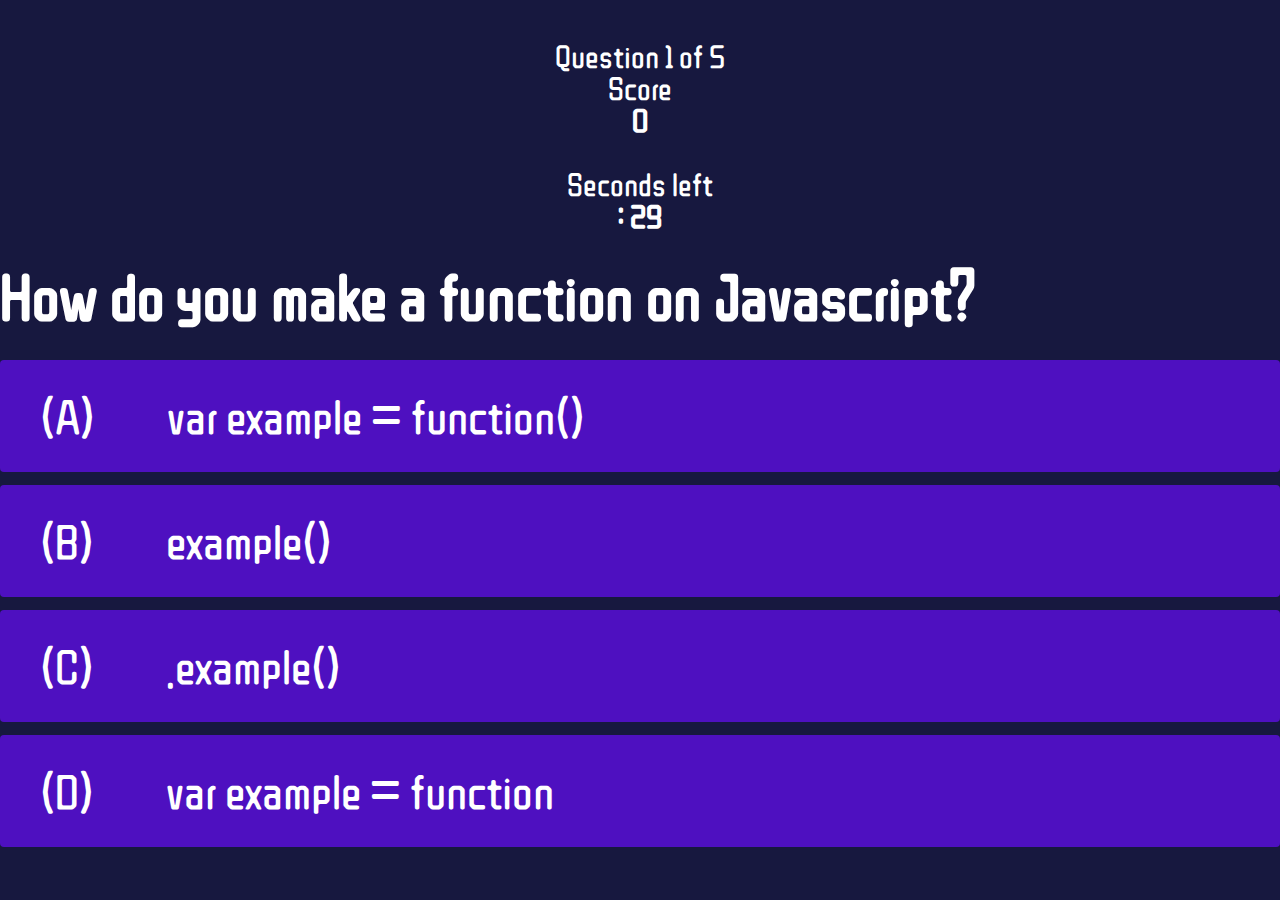
==== quiz.html @ 0fd4c803 "finished index,quiz,saveHighScore,highScore .html. finished quiz,saveHighScore,highScore .js. finish" ====
<!DOCTYPE html>
<html lang="en">
<head>
    <meta charset="UTF-8">
    <meta http-equiv="X-UA-Compatible" content="IE=edge">
    <meta name="viewport" content="width=device-width, initial-scale=1.0">
    <title>Quiz</title>
    <link rel="stylesheet" href="./assets/style/style.css">
    <link rel="stylesheet" href="./assets/style/quiz.css">
</head>
<body>
    <div class="container">
        <div id="game" class="justify-center flex-column">
            <div id="hub">
                <div class="hud-item">
                    <p id="progressText" class="hud-prefix">
                        Question
                    </p>
                    
                </div>
                <div class="hud-item">
                    <P class="hud-prefix">
                        Score
                    </P>
                    <h1 class="hud-main-text" id="score">
                        0
                    </h1>
                    <p class="hud-prefix">
                        Seconds left
                    </p>
                    <h1 class="hud-main-text">
                        : <span id="gameTimer"> </span>
                    </h1>
                </div>
            </div>
            <h1 id="question">What is the answer to this question?</h1>
            <div class="choice-container">
                <p class="choice-prefix">(A)</p>
                <p class="choice-text" data-number="1">Choice 1</p>
            </div>
            <div class="choice-container">
                <p class="choice-prefix">(B)</p>
                <p class="choice-text" data-number="2">Choice 2</p>
            </div>
            <div class="choice-container">
                <p class="choice-prefix">(C)</p>
                <p class="choice-text" data-number="3">Choice 3</p>
            </div>
            <div class="choice-container">
                <p class="choice-prefix">(D)</p>
                <p class="choice-text" data-number="4">Choice 4</p>
            </div>
        </div>
    </div>
    <script src="./assets/javascript/quiz.js"></script>
</body>
</html>
---- assets/style/style.css ----
@import url('https://fonts.googleapis.com/css2?family=ZCOOL+QingKe+HuangYou&display=swap');

:root {
    --backgroundColor:rgb(23, 24, 63);
    --textColor: rgb(255, 255, 255);
    --textColor2: rgb(78, 16, 192);
    --colorHover2: 0 0.4rem 1.4rem 0 rgba(78, 16, 192,0.5);
    --textColor3: rgb(48, 166, 212);
    --colorHover3: 0 0.4rem 1.4rem 0 rgba(48, 166, 212,0.5);
    ---placeHolderColor: rgb(104, 99, 145);
    background-color: var(--backgroundColor);
}

*{
    box-sizing: border-box;
    margin: 0;
    padding: 0;
    font-size: 62,5%;
    font-family: "ZCOOL QingKe HuangYou", cursive;
}

h1{
    font-size: 5,4rem;
    color: var(--textColor);
    margin-bottom: 2rem;
}

h2{
    font-size: 4,2rem;
    margin-bottom: 4rem;
}

.container{
    width: 100vw;
    height: 100vh;
    display: flex;
    justify-content: center;
    align-items: center;
    max-width: 80rem;
    margin: 0 auto;
    padding: 2rem;
}

.flex-column{
    display: flex;
    flex-direction: column;
}

.flex-center{
    justify-content: center;
    align-items: center;
}

.justify-center {
    justify-content: center;
}

.text-center{
    text-align: center;
}

.hidden{
    display: none;
}

.btn{
    font-size: 2.4rem;
    padding: 2rem 0;
    width: 30rem;
    text-align: center;
    margin-bottom: 1rem;
    text-decoration: none;
    color: var(--textColor3);
    background: linear-gradient(90deg, rgb(78, 16, 192) 0%, rgb(99, 6, 185) 100%);
    border-radius: 7px;
}

.btn:hover{
    cursor: pointer;
    box-shadow: var(--colorHover2);
    transition: transform 150ms;
    transform: scale(1.03);
}

.btn[disabled]:hover{
    cursor: not-allowed;
    box-shadow: none;
    transform: none;
}

#highscore-btn{
    background: linear-gradient(90deg, rgb(48, 166, 212) 0%, rgb(5, 94, 167) 100%);
    color: var(--textColor2);
}

#highscore-btn:hover{
    box-shadow:  var(--colorHover2) ;
}

.areYouReady{
    font-size: 5rem;
}

/*Highscore page html*/
.end-form-container{
    width: 100%;
    display: flex;
    flex-direction: column;
    align-items: center;
    max-width: 30rem;
}

input{
    margin-bottom: 1rem;
    width: 20rem;
    padding: 1.5rem;
    font-size: 1.8rem;
    border: none;
    border-radius: 50px;
    text-align: center;
}

input::placeholder{
    color: var(---placeHolderColor);
}

#username{
    margin-bottom: 3rem;
    width: 100%;
    outline: none;
}

#end-text {
    font-size: 2.4rem;
    color: var(--textColor);
    text-align: center;
}
---- assets/style/quiz.css ----
:root {
    --backgroundColor:rgb(23, 24, 63);
    --textColor: rgb(255, 255, 255);
    --textColor2: rgb(78, 16, 192);
    --colorHover2: 0 0.4rem 1.4rem 0 rgba(78, 16, 192,0.5);
    --textColor3: rgb(48, 166, 212);
    --colorHover3: 0 0.4rem 1.4rem 0 rgba(48, 166, 212,0.5);
    background-color: var(--backgroundColor);
}

body{
    color: var(--textColor)
}

.choice-container{
    display: flex;
    margin-bottom: 0.8rem;
    width: 100%;
    border-radius: 4px; 
    background-color: var(--textColor2);
    font-size: 3rem;
    min-width: 80rem;
}

.choice-container:hover{
    cursor: pointer;
    box-shadow: var(--colorHover2);
    transform: scale(1.02);
    transition: transform 100ms;
}

.choice-prefix{
    padding: 2rem 2.5rem;
    color: var(--textColor);
}

.choice-text{
    padding: 2rem;
    width: 100%;
}
.correct{
    background:green;
}

.incorrect{
    background:red;
}

/* score, timer and progress style*/
#hud{
    display: flex;
    justify-content: space-between;
}

.hud-prefix{
    text-align: center;
    font-size: 2rem;
}

.hud-main-text{
    text-align: center;
}

#question{
    font-size: 4rem;
}

@media screen and (max-width: 768px){
    .choice-container{
        min-width: 40rem;
    }
}
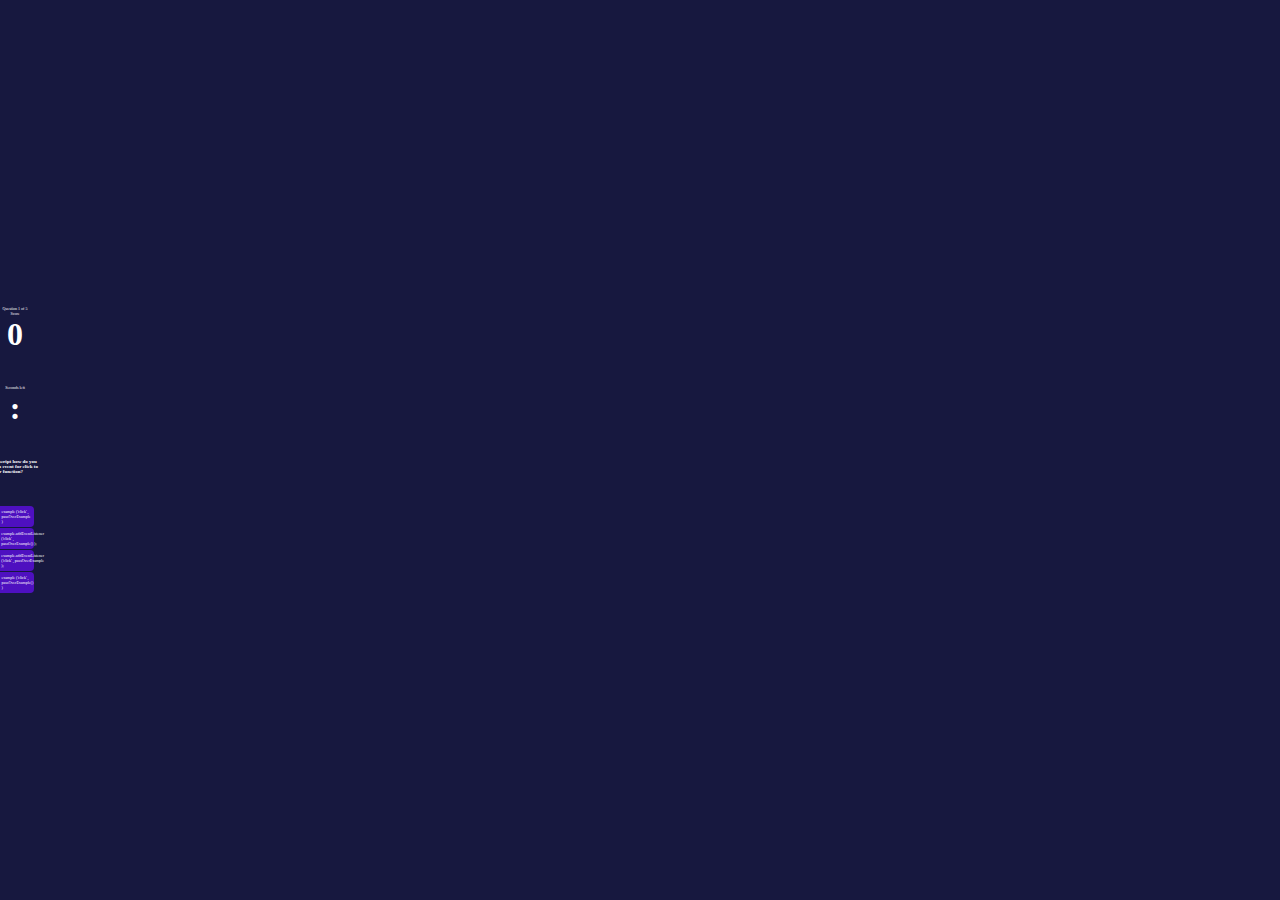
==== commit 9cd2271f: "updated" ====
--- a/quiz.html
+++ b/quiz.html
@@ -35,19 +35,19 @@
             </div>
             <h1 id="question">What is the answer to this question?</h1>
             <div class="choice-container">
-                <p class="choice-prefix">(A)</p>
+                <p class="choice-dot">(A)</p>
                 <p class="choice-text" data-number="1">Choice 1</p>
             </div>
             <div class="choice-container">
-                <p class="choice-prefix">(B)</p>
+                <p class="choice-dot">(B)</p>
                 <p class="choice-text" data-number="2">Choice 2</p>
             </div>
             <div class="choice-container">
-                <p class="choice-prefix">(C)</p>
+                <p class="choice-dot">(C)</p>
                 <p class="choice-text" data-number="3">Choice 3</p>
             </div>
             <div class="choice-container">
-                <p class="choice-prefix">(D)</p>
+                <p class="choice-dot">(D)</p>
                 <p class="choice-text" data-number="4">Choice 4</p>
             </div>
         </div>
--- a/assets/style/style.css
+++ b/assets/style/style.css
@@ -1,93 +1,90 @@
-@import url('https://fonts.googleapis.com/css2?family=ZCOOL+QingKe+HuangYou&display=swap');
-
+/* =============root var data======= */
 :root {
     --backgroundColor:rgb(23, 24, 63);
     --textColor: rgb(255, 255, 255);
     --textColor2: rgb(78, 16, 192);
-    --colorHover2: 0 0.4rem 1.4rem 0 rgba(78, 16, 192,0.5);
+    --colorHover2: 0 2px 4px 0 rgba(78, 16, 192,);
     --textColor3: rgb(48, 166, 212);
-    --colorHover3: 0 0.4rem 1.4rem 0 rgba(48, 166, 212,0.5);
+    --colorHover3: 0 2px 4px 0 rgba(48, 166, 212,);
     ---placeHolderColor: rgb(104, 99, 145);
     background-color: var(--backgroundColor);
 }
 
+/*===========universal settings=========*/
 *{
     box-sizing: border-box;
     margin: 0;
     padding: 0;
     font-size: 62,5%;
-    font-family: "ZCOOL QingKe HuangYou", cursive;
 }
 
+/*======basic elemets========*/
 h1{
-    font-size: 5,4rem;
+    font-size: 5,6px;
     color: var(--textColor);
     margin-bottom: 2rem;
 }
 
 h2{
-    font-size: 4,2rem;
-    margin-bottom: 4rem;
+    font-size: 4,3px;
+    margin-bottom: 5px;
 }
 
+/*=============container boxes=========*/
 .container{
     width: 100vw;
     height: 100vh;
     display: flex;
     justify-content: center;
     align-items: center;
-    max-width: 80rem;
-    margin: 0 auto;
-    padding: 2rem;
+    max-width: 30px;
+    padding: 5px;
 }
-
 .flex-column{
     display: flex;
     flex-direction: column;
 }
-
 .flex-center{
     justify-content: center;
     align-items: center;
 }
-
 .justify-center {
     justify-content: center;
 }
 
+/*============text styles=============*/
 .text-center{
     text-align: center;
 }
 
+/*===========hide item=======*/
 .hidden{
     display: none;
 }
 
+/*=============button styles==============*/
 .btn{
-    font-size: 2.4rem;
-    padding: 2rem 0;
-    width: 30rem;
+    font-size: 4px;
+    padding: 3px 0;
+    width: 20px;
     text-align: center;
-    margin-bottom: 1rem;
+    margin-bottom: 1px;
     text-decoration: none;
     color: var(--textColor3);
     background: linear-gradient(90deg, rgb(78, 16, 192) 0%, rgb(99, 6, 185) 100%);
     border-radius: 7px;
 }
-
 .btn:hover{
     cursor: pointer;
     box-shadow: var(--colorHover2);
-    transition: transform 150ms;
-    transform: scale(1.03);
 }
-
 .btn[disabled]:hover{
     cursor: not-allowed;
     box-shadow: none;
     transform: none;
 }
 
+/*================highscores styles===========*/
 #highscore-btn{
     background: linear-gradient(90deg, rgb(48, 166, 212) 0%, rgb(5, 94, 167) 100%);
     color: var(--textColor2);
@@ -97,41 +94,41 @@
     box-shadow:  var(--colorHover2) ;
 }
 
+/*=================are you ready text style===========*/
 .areYouReady{
-    font-size: 5rem;
+    font-size: 8px;
 }
 
-/*Highscore page html*/
+/*================Highscore page html==================*/
 .end-form-container{
     width: 100%;
     display: flex;
     flex-direction: column;
     align-items: center;
-    max-width: 30rem;
+    max-width: 20px;
 }
-
+/*===============form style in highscore page=========*/
 input{
-    margin-bottom: 1rem;
-    width: 20rem;
-    padding: 1.5rem;
-    font-size: 1.8rem;
+    margin-bottom: 1px;
+    width: 20px;
+    padding: 3px;
+    font-size: 3px;
     border: none;
-    border-radius: 50px;
+    border-radius: 10px;
     text-align: center;
 }
-
 input::placeholder{
     color: var(---placeHolderColor);
 }
-
+/*username style*/
 #username{
-    margin-bottom: 3rem;
+    margin-bottom: 4px;
     width: 100%;
     outline: none;
 }
-
+/*end*/
 #end-text {
-    font-size: 2.4rem;
+    font-size: 5px;
     color: var(--textColor);
     text-align: center;
 }
--- a/assets/style/quiz.css
+++ b/assets/style/quiz.css
@@ -2,9 +2,9 @@
     --backgroundColor:rgb(23, 24, 63);
     --textColor: rgb(255, 255, 255);
     --textColor2: rgb(78, 16, 192);
-    --colorHover2: 0 0.4rem 1.4rem 0 rgba(78, 16, 192,0.5);
+    --colorHover2: 0 1px 3px 0 rgba(78, 16, 192,0.5);
     --textColor3: rgb(48, 166, 212);
-    --colorHover3: 0 0.4rem 1.4rem 0 rgba(48, 166, 212,0.5);
+    --colorHover3: 0 1px 3px 0 rgba(48, 166, 212,0.5);
     background-color: var(--backgroundColor);
 }
 
@@ -12,36 +12,33 @@
     color: var(--textColor)
 }
 
+/*================contrinaer styles and selctiuon style===========*/
 .choice-container{
     display: flex;
-    margin-bottom: 0.8rem;
-    width: 100%;
+    margin-bottom: 1px;
+    width: 80%;
     border-radius: 4px; 
     background-color: var(--textColor2);
-    font-size: 3rem;
-    min-width: 80rem;
+    font-size: 4px;
+    min-width: 40px;
 }
-
 .choice-container:hover{
     cursor: pointer;
     box-shadow: var(--colorHover2);
     transform: scale(1.02);
     transition: transform 100ms;
 }
-
-.choice-prefix{
-    padding: 2rem 2.5rem;
+.choice-dot{
+    padding: 5px 5px;
     color: var(--textColor);
 }
-
 .choice-text{
-    padding: 2rem;
+    padding: 3px;
     width: 100%;
 }
 .correct{
     background:green;
 }
-
 .incorrect{
     background:red;
 }
@@ -51,22 +48,13 @@
     display: flex;
     justify-content: space-between;
 }
-
 .hud-prefix{
     text-align: center;
-    font-size: 2rem;
+    font-size: 4px;
 }
-
 .hud-main-text{
     text-align: center;
 }
-
 #question{
-    font-size: 4rem;
+    font-size: 5px;
 }
-
-@media screen and (max-width: 768px){
-    .choice-container{
-        min-width: 40rem;
-    }
-} 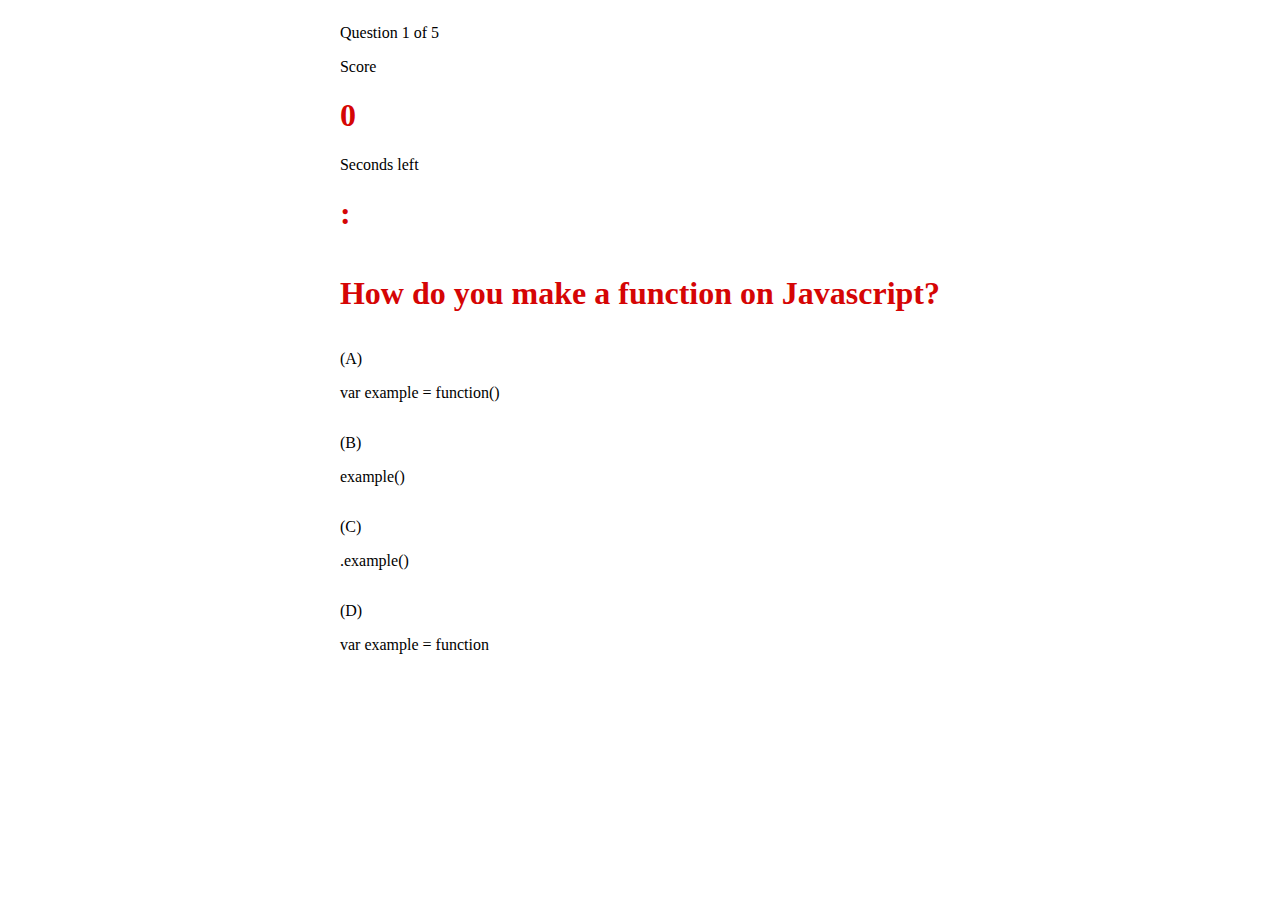
==== commit 227ff7ce: "..." ====
--- a/quiz.html
+++ b/quiz.html
@@ -6,7 +6,6 @@
     <meta name="viewport" content="width=device-width, initial-scale=1.0">
     <title>Quiz</title>
     <link rel="stylesheet" href="./assets/style/style.css">
-    <link rel="stylesheet" href="./assets/style/quiz.css">
 </head>
 <body>
     <div class="container">
--- a/assets/style/style.css
+++ b/assets/style/style.css
@@ -1,7 +1,7 @@
 /* =============root var data======= */
 :root {
-    --backgroundColor:rgb(23, 24, 63);
-    --textColor: rgb(255, 255, 255);
+    --backgroundColor:rgb(255, 255, 255);
+    --textColor: rgb(213, 5, 5);
     --textColor2: rgb(78, 16, 192);
     --colorHover2: 0 2px 4px 0 rgba(78, 16, 192,);
     --textColor3: rgb(48, 166, 212);
@@ -10,35 +10,17 @@
     background-color: var(--backgroundColor);
 }
 
-/*===========universal settings=========*/
-*{
-    box-sizing: border-box;
-    margin: 0;
-    padding: 0;
-    font-size: 62,5%;
-}
 
 /*======basic elemets========*/
 h1{
-    font-size: 5,6px;
     color: var(--textColor);
-    margin-bottom: 2rem;
-}
-
-h2{
-    font-size: 4,3px;
-    margin-bottom: 5px;
 }
 
 /*=============container boxes=========*/
 .container{
-    width: 100vw;
-    height: 100vh;
     display: flex;
     justify-content: center;
     align-items: center;
-    max-width: 30px;
-    padding: 5px;
 }
 .flex-column{
     display: flex;
@@ -64,14 +46,9 @@
 
 /*=============button styles==============*/
 .btn{
-    font-size: 4px;
-    padding: 3px 0;
-    width: 20px;
     text-align: center;
-    margin-bottom: 1px;
     text-decoration: none;
     color: var(--textColor3);
-    background: linear-gradient(90deg, rgb(78, 16, 192) 0%, rgb(99, 6, 185) 100%);
     border-radius: 7px;
 }
 .btn:hover{
@@ -86,7 +63,6 @@
 
 /*================highscores styles===========*/
 #highscore-btn{
-    background: linear-gradient(90deg, rgb(48, 166, 212) 0%, rgb(5, 94, 167) 100%);
     color: var(--textColor2);
 }
 
@@ -94,25 +70,14 @@
     box-shadow:  var(--colorHover2) ;
 }
 
-/*=================are you ready text style===========*/
-.areYouReady{
-    font-size: 8px;
-}
-
 /*================Highscore page html==================*/
 .end-form-container{
-    width: 100%;
     display: flex;
     flex-direction: column;
     align-items: center;
-    max-width: 20px;
 }
 /*===============form style in highscore page=========*/
 input{
-    margin-bottom: 1px;
-    width: 20px;
-    padding: 3px;
-    font-size: 3px;
     border: none;
     border-radius: 10px;
     text-align: center;
@@ -122,13 +87,10 @@
 }
 /*username style*/
 #username{
-    margin-bottom: 4px;
-    width: 100%;
     outline: none;
 }
 /*end*/
 #end-text {
-    font-size: 5px;
     color: var(--textColor);
     text-align: center;
 }
